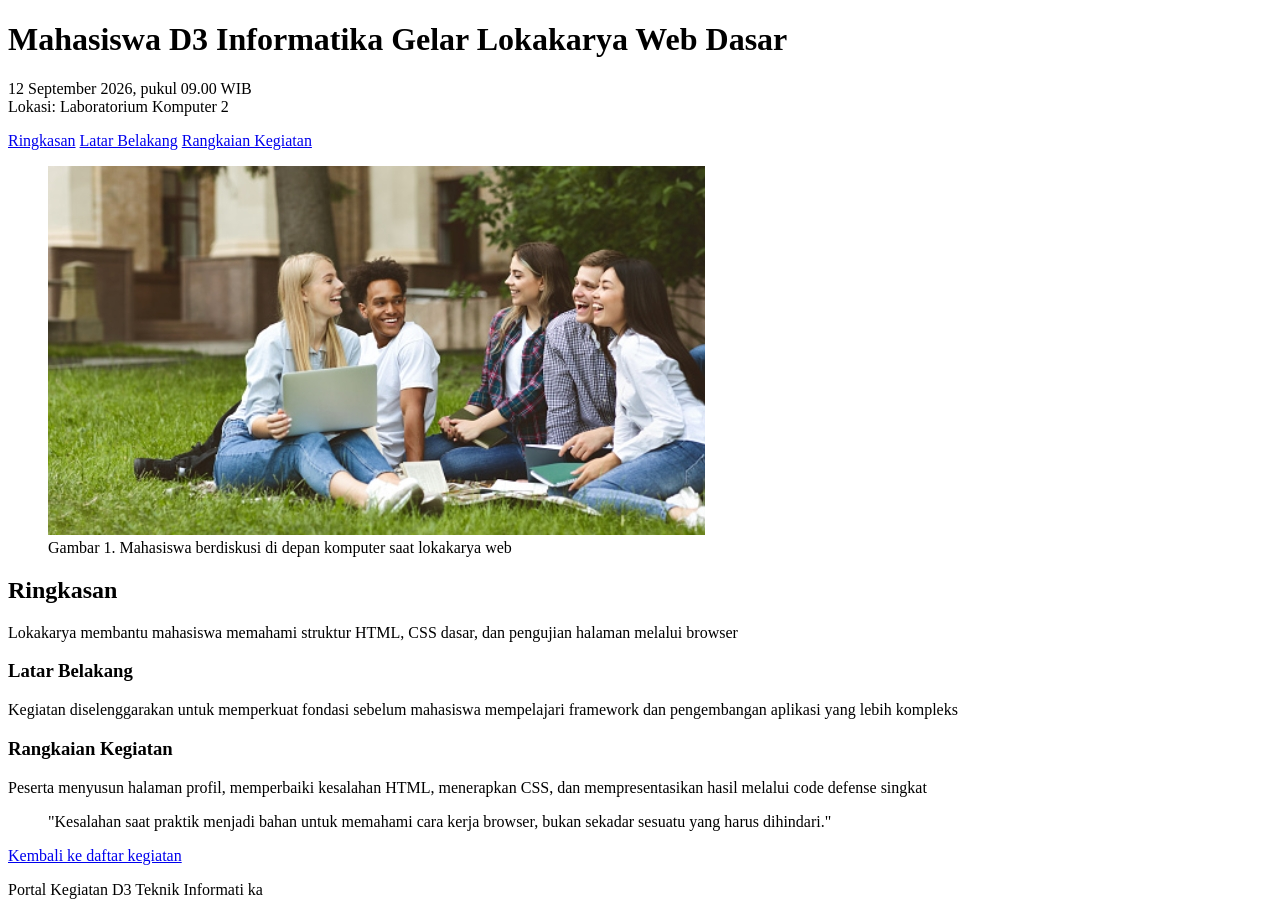
==== artikel.html @ dcd312ce "tambah article" ====
<!doctype html> 
<html lang="id"> 
<head> 
    <meta charset="utf-8"> 
    <title>Portal Kegiatan D3 Teknik Informatika</title> 
</head> 
<body> 
    <header><h1>Mahasiswa D3 Informatika Gelar Lokakarya Web Dasar </h1></header> 
    <p><time datetime="2026-09-12T09:00">12 September 2026, pukul 09.00 WIB</time><br>
        Lokasi: Laboratorium Komputer 2
    </p>
    <nav> 
            <a href="#Ringkasan">Ringkasan</a> 
            <a href="#Latar-Belakang">Latar Belakang</a> 
            <a href="#Rangkaian-Kegiatan">Rangkaian Kegiatan</a> 
    </nav> 
    <main>
        <article>
        <figure>
            <img src="assets/lokakarya-web.jpg" 
            alt="   ">
            <figcaption>Gambar 1. Mahasiswa berdiskusi di depan komputer saat lokakarya web</figcaption>
        </figure>
        <section id="Ringkasan">
            <h2>Ringkasan</h2>
            <p>Lokakarya membantu mahasiswa memahami struktur HTML, CSS dasar, dan pengujian halaman melalui browser</p>
        </section>
        <section id="Latar-Belakang">
            <h3>Latar Belakang</h3>
            <p> Kegiatan diselenggarakan untuk memperkuat fondasi sebelum mahasiswa mempelajari framework dan pengembangan aplikasi yang lebih kompleks </p>
        </section>
        <section id="Rangkaian-Kegiatan">
            <h3>Rangkaian Kegiatan</h3>
            <p>Peserta menyusun halaman profil, memperbaiki kesalahan HTML, menerapkan CSS, dan mempresentasikan hasil melalui code defense singkat</p>
        </section>
        <blockquote>
            <p>"Kesalahan saat praktik menjadi bahan untuk memahami cara kerja browser, bukan sekadar sesuatu yang harus dihindari."</p>
        </blockquote>
        <p><a href="#Rangkaian-Kegiatan">Kembali ke daftar kegiatan</a></p>
        </article>
    </main> 
    <footer>Portal Kegiatan D3 Teknik Informati ka</footer> 
</body> 
</html>
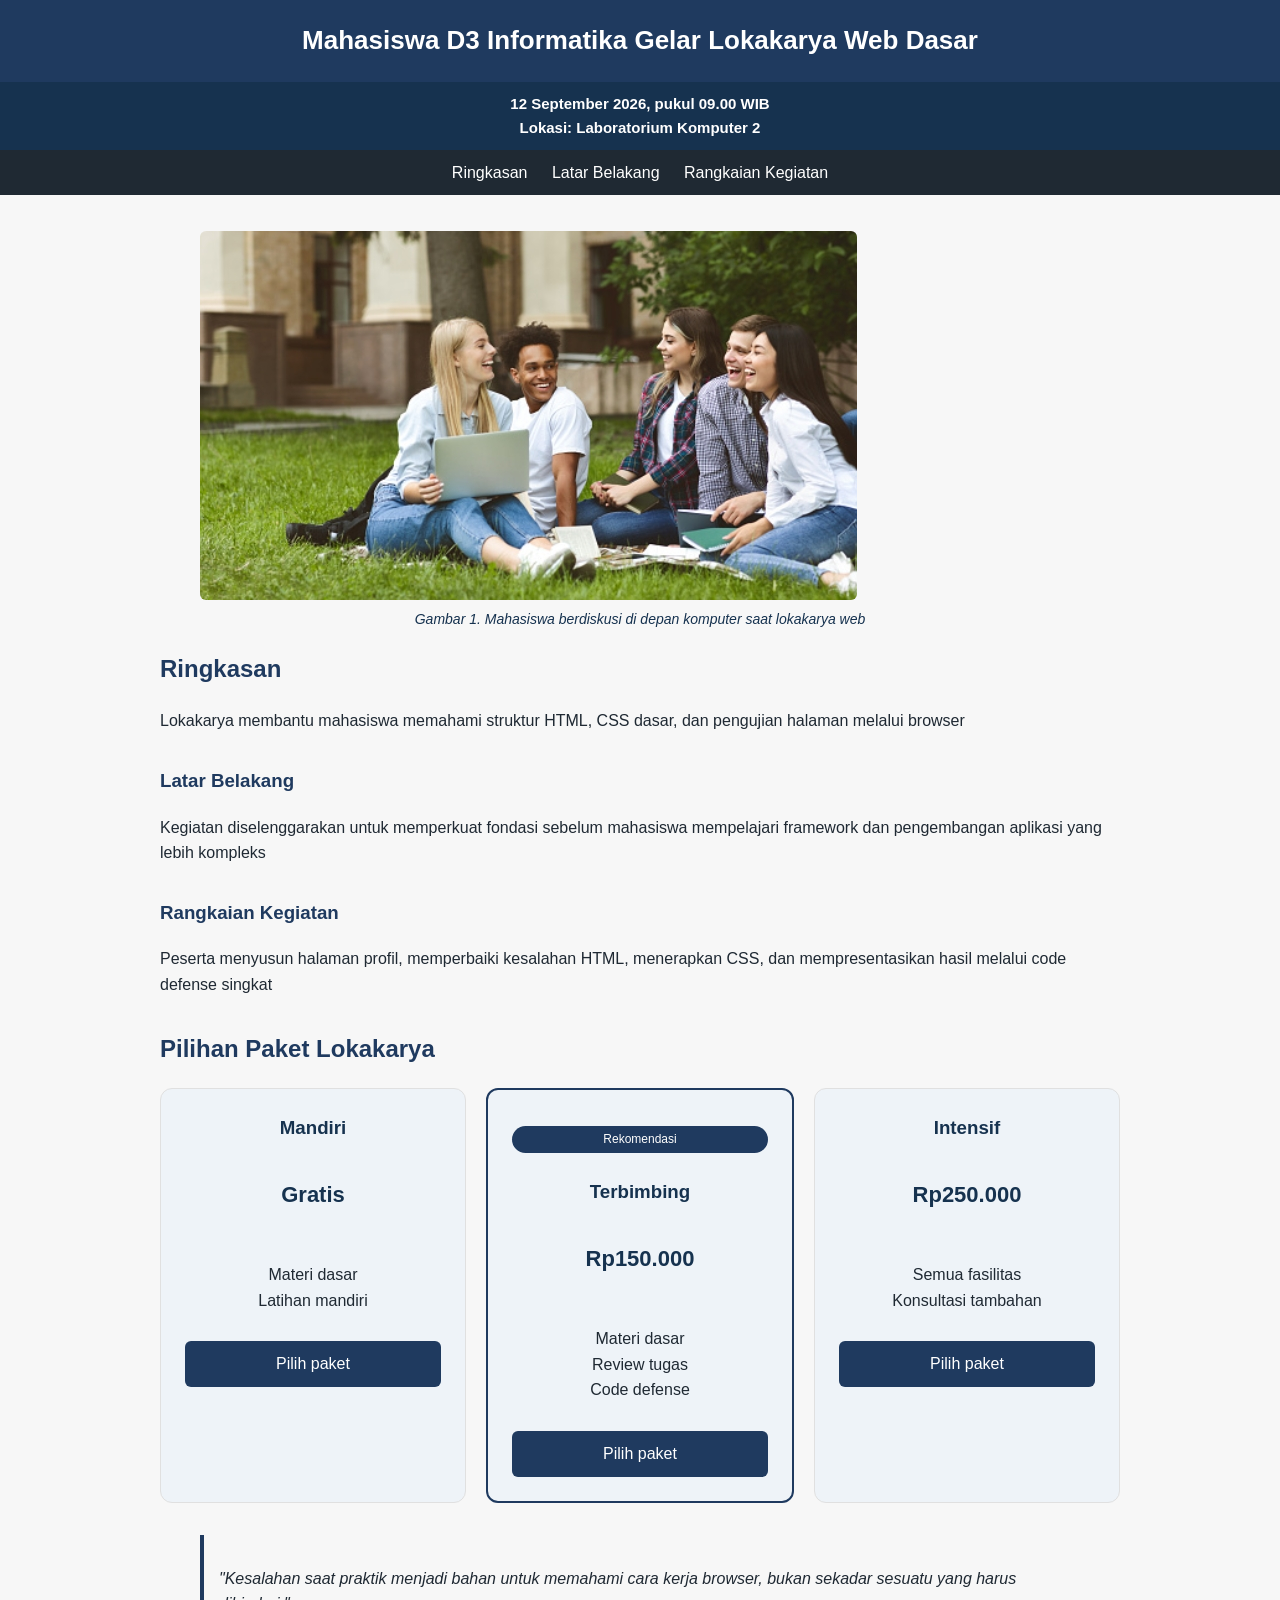
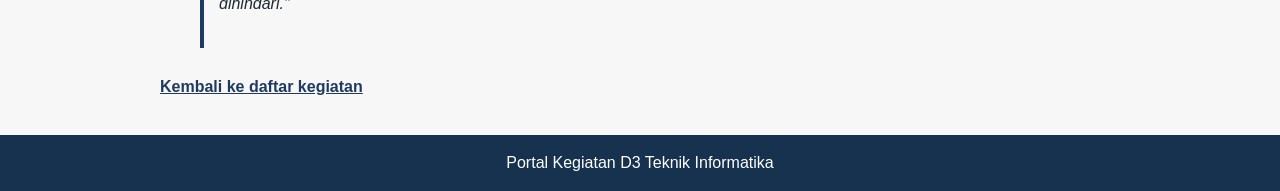
==== commit 4d06d488: "update css" ====
--- a/artikel.html
+++ b/artikel.html
@@ -3,10 +3,11 @@
 <head> 
     <meta charset="utf-8"> 
     <title>Portal Kegiatan D3 Teknik Informatika</title> 
+    <link rel="stylesheet" href="css/style.css">
 </head> 
 <body> 
     <header><h1>Mahasiswa D3 Informatika Gelar Lokakarya Web Dasar </h1></header> 
-    <p><time datetime="2026-09-12T09:00">12 September 2026, pukul 09.00 WIB</time><br>
+    <p class="waktu-tempat"><time datetime="2026-09-12T09:00">12 September 2026, pukul 09.00 WIB</time><br>
         Lokasi: Laboratorium Komputer 2
     </p>
     <nav> 
@@ -15,7 +16,6 @@
             <a href="#Rangkaian-Kegiatan">Rangkaian Kegiatan</a> 
     </nav> 
     <main>
-        <article>
         <figure>
             <img src="assets/lokakarya-web.jpg" 
             alt="   ">
@@ -33,13 +33,38 @@
             <h3>Rangkaian Kegiatan</h3>
             <p>Peserta menyusun halaman profil, memperbaiki kesalahan HTML, menerapkan CSS, dan mempresentasikan hasil melalui code defense singkat</p>
         </section>
+        <section class="pricing" aria-labelledby="pricing-title"> 
+            <div class="container"> 
+                <h2 id="pricing-title">Pilihan Paket Lokakarya</h2> 
+                <div class="pricing-list"> 
+                    <article class="price-card"> 
+                        <h3>Mandiri</h3> 
+                        <p class="price">Gratis</p> 
+                        <ul><li>Materi dasar</li><li>Latihan mandiri</li></ul> 
+                        <a class="button" href="#daftar">Pilih paket</a> 
+                    </article> 
+                    <article class="price-card price-card--featured"> 
+                        <p class="badge">Rekomendasi</p> 
+                        <h3>Terbimbing</h3> 
+                        <p class="price">Rp150.000</p> 
+                        <ul><li>Materi dasar</li><li>Review tugas</li><li>Code defense</li></ul> 
+                        <a class="button" href="#daftar">Pilih paket</a> 
+                    </article>
+                        <article class="price-card"> 
+                        <h3>Intensif</h3> 
+                        <p class="price">Rp250.000</p> 
+                        <ul><li>Semua fasilitas</li><li>Konsultasi tambahan</li></ul> 
+                        <a class="button" href="#daftar">Pilih paket</a> 
+                    </article> 
+                </div> 
+            </div> 
+        </section> 
         <blockquote>
             <p>"Kesalahan saat praktik menjadi bahan untuk memahami cara kerja browser, bukan sekadar sesuatu yang harus dihindari."</p>
         </blockquote>
-        <p><a href="#Rangkaian-Kegiatan">Kembali ke daftar kegiatan</a></p>
-        </article>
+        <p><a class="kembali" href="#Rangkaian-Kegiatan">Kembali ke daftar kegiatan</a></p>
     </main> 
-    <footer>Portal Kegiatan D3 Teknik Informati ka</footer> 
+    <footer>Portal Kegiatan D3 Teknik Informatika</footer> 
 </body> 
 </html> 
 
--- a/css/style.css
+++ b/css/style.css
@@ -0,0 +1,189 @@
+:root {
+    --abu-muda: #f7f7f7;
+    --putih: #ffffff;
+    --biru-tua: #1f3a5f;
+    --biru-gelap: #16324f;
+    --teks: #1f2933;
+    --abu-garis: #e0e0e0;
+}
+ 
+* {
+    box-sizing: border-box;
+}
+ 
+body {
+    margin: 0;
+    font-family: Arial, sans-serif;
+    line-height: 1.6;
+    color: var(--teks);
+    background-color: var(--abu-muda);
+}
+ 
+header {
+    background-color: var(--biru-tua);
+    color: var(--putih);
+    padding: 20px;
+    text-align: center;
+}
+ 
+header h1 {
+    margin: 0;
+    font-size: 26px;
+}
+ 
+.waktu-tempat {
+    font-weight: bold;
+    font-size: 15px;
+    text-align: center;
+    color: var(--putih);
+    background-color: var(--biru-gelap);
+    padding: 10px;
+    margin: 0 ;
+}
+ 
+nav {
+    background-color: var(--teks);
+    padding: 10px;
+    text-align: center;
+}
+ 
+nav a {
+    color: var(--putih);
+    text-decoration: none;
+    margin: 0 10px;
+}
+ 
+nav a:hover,
+nav a:focus-visible {
+    text-decoration: underline;
+}
+ 
+footer {
+    text-align: center;
+    padding: 15px;
+    background-color: var(--biru-gelap);
+    color: var(--putih);
+}
+ 
+main {
+    max-width: 1000px;
+    margin: 0 auto;
+    padding: 20px;
+}
+ 
+figure img {
+    max-width: 100%;
+    border-radius: 6px;
+}
+ 
+figcaption {
+    text-align: center;
+    font-size: 14px;
+    color: var(--biru-gelap);
+    font-style: italic;
+}
+ 
+section {
+    margin-bottom: 32px;
+}
+ 
+section h2,
+section h3 {
+    color: var(--biru-tua);
+}
+ 
+blockquote {
+    padding: 15px;
+    background-color: var(--abu-muda);
+    border-left: 4px solid var(--biru-tua);
+    font-style: italic;
+}
+
+.kembali {
+    display: inline-block;
+    margin-top: 10px;
+    color: var(--biru-tua);
+    text-decoration: none;
+    font-weight: bold;
+    text-decoration: underline;
+}
+
+.kembali:hover,
+.kembali:focus-visible {
+    text-decoration: underline;
+}
+ 
+.pricing-list {
+    display: flex;
+    flex-direction: column;
+    gap: 20px;
+}
+ 
+.price-card {
+    box-sizing: border-box;
+    background-color: #eef3f8;
+    border: 1px solid var(--abu-garis);
+    border-radius: 12px;
+    padding: 24px;
+    display: flex;
+    flex-direction: column;
+    gap: 12px;
+    text-align: center;
+}
+ 
+.price-card h3 {
+    margin: 0;
+    color: var(--biru-gelap);
+    border: none;
+    padding: 0;
+}
+ 
+.price-card .price {
+    font-size: 22px;
+    font-weight: bold;
+    color: var(--biru-gelap);
+}
+ 
+.price-card ul {
+    list-style: none;
+    padding: 0;
+}
+ 
+.price-card .button {
+    display: inline-block;
+    background-color: var(--biru-tua);
+    color: var(--putih);
+    padding: 10px 15px;
+    border-radius: 6px;
+    text-decoration: none;
+}
+ 
+.price-card .button:hover {
+    background-color: var(--biru-gelap);
+}
+ 
+.price-card .button:focus-visible {
+    outline: 3px solid orange;
+}
+ 
+.price-card--featured {
+    border: 2px solid var(--biru-tua);
+}
+ 
+.price-card--featured .badge {
+    background-color: var(--biru-tua);
+    color: var(--putih);
+    display: inline-block;
+    padding: 4px 10px;
+    border-radius: 20px;
+    font-size: 12px;
+}
+ 
+@media (min-width: 700px) {
+    .pricing-list {
+        flex-direction: row;
+    }
+    .price-card {
+        flex: 1;
+    }
+}
